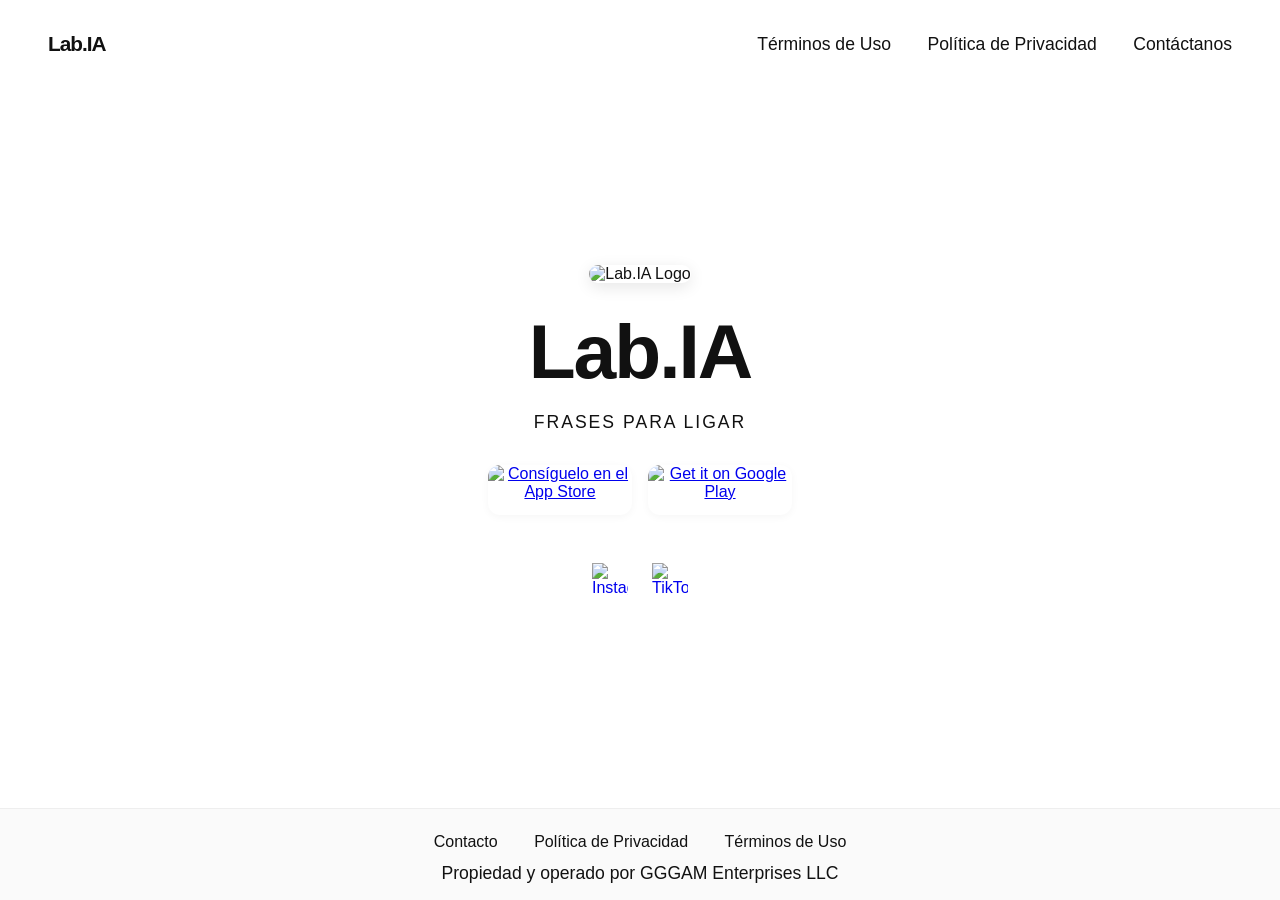
==== index.html @ 73c95bd3 "Make App Store and Google Play badges same size Co-authored-by: Cursor <cursoragent@cursor.com>" ====
<!DOCTYPE html>
<html lang="es">
<head>
    <meta charset="UTF-8">
    <meta name="viewport" content="width=device-width, initial-scale=1.0">
    <title>Lab.IA</title>
    <link rel="icon" type="image/x-icon" href="images/Vector SVG File_App store 1.ico">
    <link rel="stylesheet" href="css/style.css">
</head>
<body>
    <header class="main-header">
        <div class="logo">Lab.IA</div>
        <nav class="main-nav">
            <a href="terminos-de-uso.html">Términos de Uso</a>
            <a href="politica-de-privacidad.html">Política de Privacidad</a>
            <a href="mailto:main@usalabia.com">Contáctanos</a>
        </nav>
    </header>
    <main class="center-content">
        <div class="app-logo-container">
            <img src="images/App store 1 copy.png" alt="Lab.IA Logo" class="app-logo">
        </div>
        <h1 class="main-title">Lab.IA</h1>
        <div class="subtitle">FRASES PARA LIGAR</div>
        <div class="app-badges-container">
            <a href="#" class="app-store-link">
                <img src="images/Apple Store Badge.png" alt="Consíguelo en el App Store" class="app-store-badge">
            </a>
            <a href="#" class="google-play-link">
                <img src="images/GetItOnGooglePlay_Badge_Print_color_Spanish.png" alt="Get it on Google Play" class="google-play-badge">
            </a>
        </div>
        <div class="social-icons">
            <a href="https://www.instagram.com/usalab.ia/" aria-label="Instagram" target="_blank" rel="noopener">
                <img src="images/instagram-svgrepo-com.svg" alt="Instagram" class="icon">
            </a>
            <a href="https://www.tiktok.com/@usalab.ia?lang=es" aria-label="TikTok" target="_blank" rel="noopener">
                <img src="images/logo-tiktok-svgrepo-com.svg" alt="TikTok" class="icon">
            </a>
        </div>
    </main>
    <footer class="main-footer">
        <a href="mailto:main@usalabia.com">Contacto</a>
        <a href="politica-de-privacidad.html">Política de Privacidad</a>
        <a href="terminos-de-uso.html">Términos de Uso</a>
        <div style="margin-top: 12px; font-size: 1.1rem; text-align: center;">
            Propiedad y operado por GGGAM Enterprises LLC
        </div>
    </footer>
</body>
</html>
---- css/style.css ----
body {
    font-family: Arial, Helvetica, sans-serif;
    margin: 0;
    padding: 0;
    background: #fff;
    color: #111;
    min-height: 100vh;
    display: flex;
    flex-direction: column;
}

.main-header {
    display: flex;
    justify-content: space-between;
    align-items: center;
    padding: 32px 48px 0 48px;
    width: 100%;
    box-sizing: border-box;
}
.logo {
    font-size: 1.3rem;
    font-weight: bold;
    letter-spacing: -1px;
}
.main-nav a {
    margin-left: 32px;
    text-decoration: none;
    color: #111;
    font-size: 1.1rem;
    font-weight: 400;
    transition: color 0.2s;
}
.main-nav a:hover {
    color: #0077cc;
}

.center-content {
    flex: 1;
    display: flex;
    flex-direction: column;
    align-items: center;
    justify-content: center;
    text-align: center;
}

.app-logo-container {
    margin-bottom: 24px;
}

.app-logo {
    width: 120px;
    height: auto;
    max-width: 120px;
    object-fit: contain;
    border-radius: 20px;
    box-shadow: 0 4px 16px rgba(0,0,0,0.1);
}

.main-title {
    font-size: 6vw;
    font-weight: bold;
    margin: 0 0 16px 0;
    letter-spacing: -2px;
}
.subtitle {
    font-size: 1.1rem;
    margin-bottom: 32px;
    letter-spacing: 2px;
}

.app-badges-container {
    display: flex;
    justify-content: center;
    gap: 16px;
    margin-bottom: 32px;
    flex-wrap: wrap;
}

.app-store-link,
.google-play-link {
    display: inline-flex;
    align-items: center;
    justify-content: center;
    width: 144px;
    height: 50px;
    flex-shrink: 0;
    margin-bottom: 0;
    border-radius: 12px;
    box-shadow: 0 2px 8px rgba(0,0,0,0.04);
    transition: box-shadow 0.2s;
    background: #fff;
    overflow: hidden;
}
.app-store-badge,
.google-play-badge {
    width: 100%;
    height: 100%;
    object-fit: contain;
    display: block;
}
.app-store-link:hover,
.google-play-link:hover {
    box-shadow: 0 4px 16px rgba(0,0,0,0.12);
}
.social-icons {
    margin-top: 16px;
    display: flex;
    justify-content: center;
    gap: 24px;
}
.icon {
    height: 36px;
    width: 36px;
    min-width: 36px;
    min-height: 36px;
    max-width: 36px;
    max-height: 36px;
    fill: #111;
    transition: filter 0.2s;
    display: inline-block;
    vertical-align: middle;
    object-fit: contain;
    margin: 0;
    padding: 0;
}
.social-icons a:hover .icon {
    filter: brightness(0.5);
}
.main-footer {
    width: 100%;
    background: #fafafa;
    padding: 24px 0 16px 0;
    text-align: center;
    font-size: 1rem;
    border-top: 1px solid #eee;
    margin-top: auto;
}
.main-footer a {
    color: #111;
    text-decoration: none;
    margin: 0 16px;
    transition: color 0.2s;
}
.main-footer a:hover {
    color: #0077cc;
}
.content-page {
    max-width: 800px;
    margin: 40px auto;
    padding: 0 20px;
    flex: 1;
}

.content-page h1 {
    margin-bottom: 20px;
}

.logo-link {
    text-decoration: none;
    color: inherit;
}
@media (max-width: 600px) {
    .main-header {
        flex-direction: column;
        padding: 16px 16px 0 16px;
        gap: 16px;
    }
    
    .main-nav {
        display: flex;
        flex-wrap: wrap;
        justify-content: center;
        gap: 16px;
    }
    
    .main-nav a {
        margin-left: 0;
        font-size: 1rem;
    }
    
    .main-title {
        font-size: 2.5rem;
    }
    
    .app-logo {
        width: 80px;
        max-width: 80px;
    }
    
    .app-badges-container {
        gap: 12px;
        margin-bottom: 24px;
    }
    
    .app-store-link,
    .google-play-link {
        margin-bottom: 0;
        width: 140px;
        height: 50px;
    }
    
    .social-icons {
        gap: 16px;
    }
    
    .icon {
        height: 32px;
        width: 32px;
        min-width: 32px;
        min-height: 32px;
        max-width: 32px;
        max-height: 32px;
    }
    
    .main-footer {
        padding: 20px 16px 16px 16px;
    }
    
    .main-footer a {
        display: block;
        margin: 8px 0;
        font-size: 0.95rem;
    }
    
    .subtitle {
        font-size: 1rem;
        margin-bottom: 24px;
    }
    
    .center-content {
        padding: 0 16px;
    }
}

@media (max-width: 480px) {
    .main-title {
        font-size: 2rem;
    }
    
    .app-badges-container {
        gap: 8px;
    }
    
    .app-store-link,
    .google-play-link {
        width: 120px;
        height: 45px;
    }
    
    .main-nav a {
        font-size: 0.9rem;
    }
    
    .logo {
        font-size: 1.1rem;
    }
}
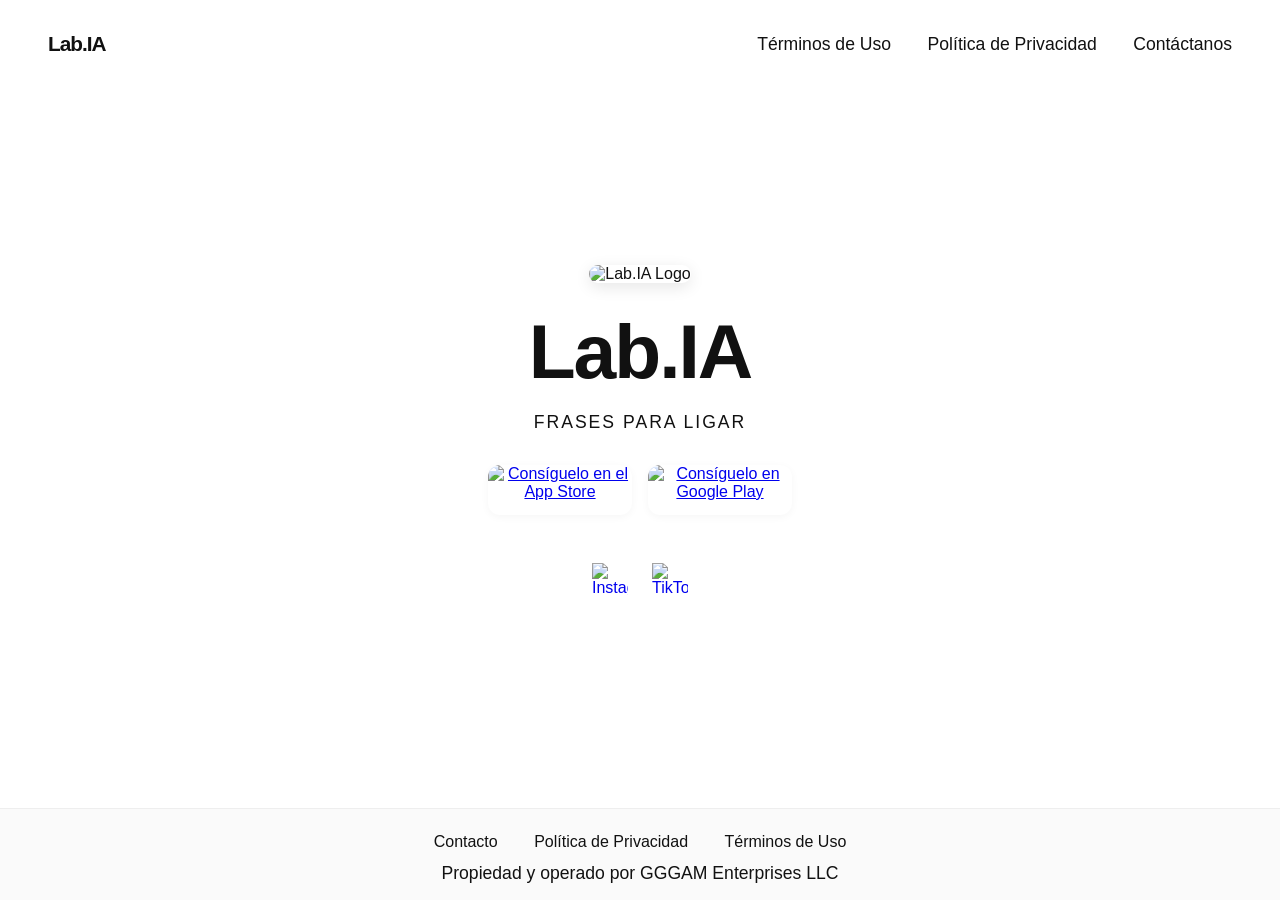
==== commit ed7bee58: "fix: link App Store and Google Play badges to live listings - App Store: apps.apple.com/es/app/lab-i" ====
--- a/index.html
+++ b/index.html
@@ -4,6 +4,7 @@
     <meta charset="UTF-8">
     <meta name="viewport" content="width=device-width, initial-scale=1.0">
     <title>Lab.IA</title>
+    <link rel="icon" type="image/svg+xml" href="images/favicon.svg">
     <link rel="icon" type="image/x-icon" href="images/Vector SVG File_App store 1.ico">
     <link rel="stylesheet" href="css/style.css">
 </head>
@@ -23,11 +24,11 @@
         <h1 class="main-title">Lab.IA</h1>
         <div class="subtitle">FRASES PARA LIGAR</div>
         <div class="app-badges-container">
-            <a href="#" class="app-store-link">
+            <a href="https://apps.apple.com/es/app/lab-ia/id6755089051" class="app-store-link" target="_blank" rel="noopener noreferrer">
                 <img src="images/Apple Store Badge.png" alt="Consíguelo en el App Store" class="app-store-badge">
             </a>
-            <a href="#" class="google-play-link">
-                <img src="images/GetItOnGooglePlay_Badge_Print_color_Spanish.png" alt="Get it on Google Play" class="google-play-badge">
+            <a href="https://play.google.com/store/apps/details?id=com.usalabia.LabIA" class="google-play-link" target="_blank" rel="noopener noreferrer">
+                <img src="images/GetItOnGooglePlay_Badge_Print_color_Spanish.png" alt="Consíguelo en Google Play" class="google-play-badge">
             </a>
         </div>
         <div class="social-icons">
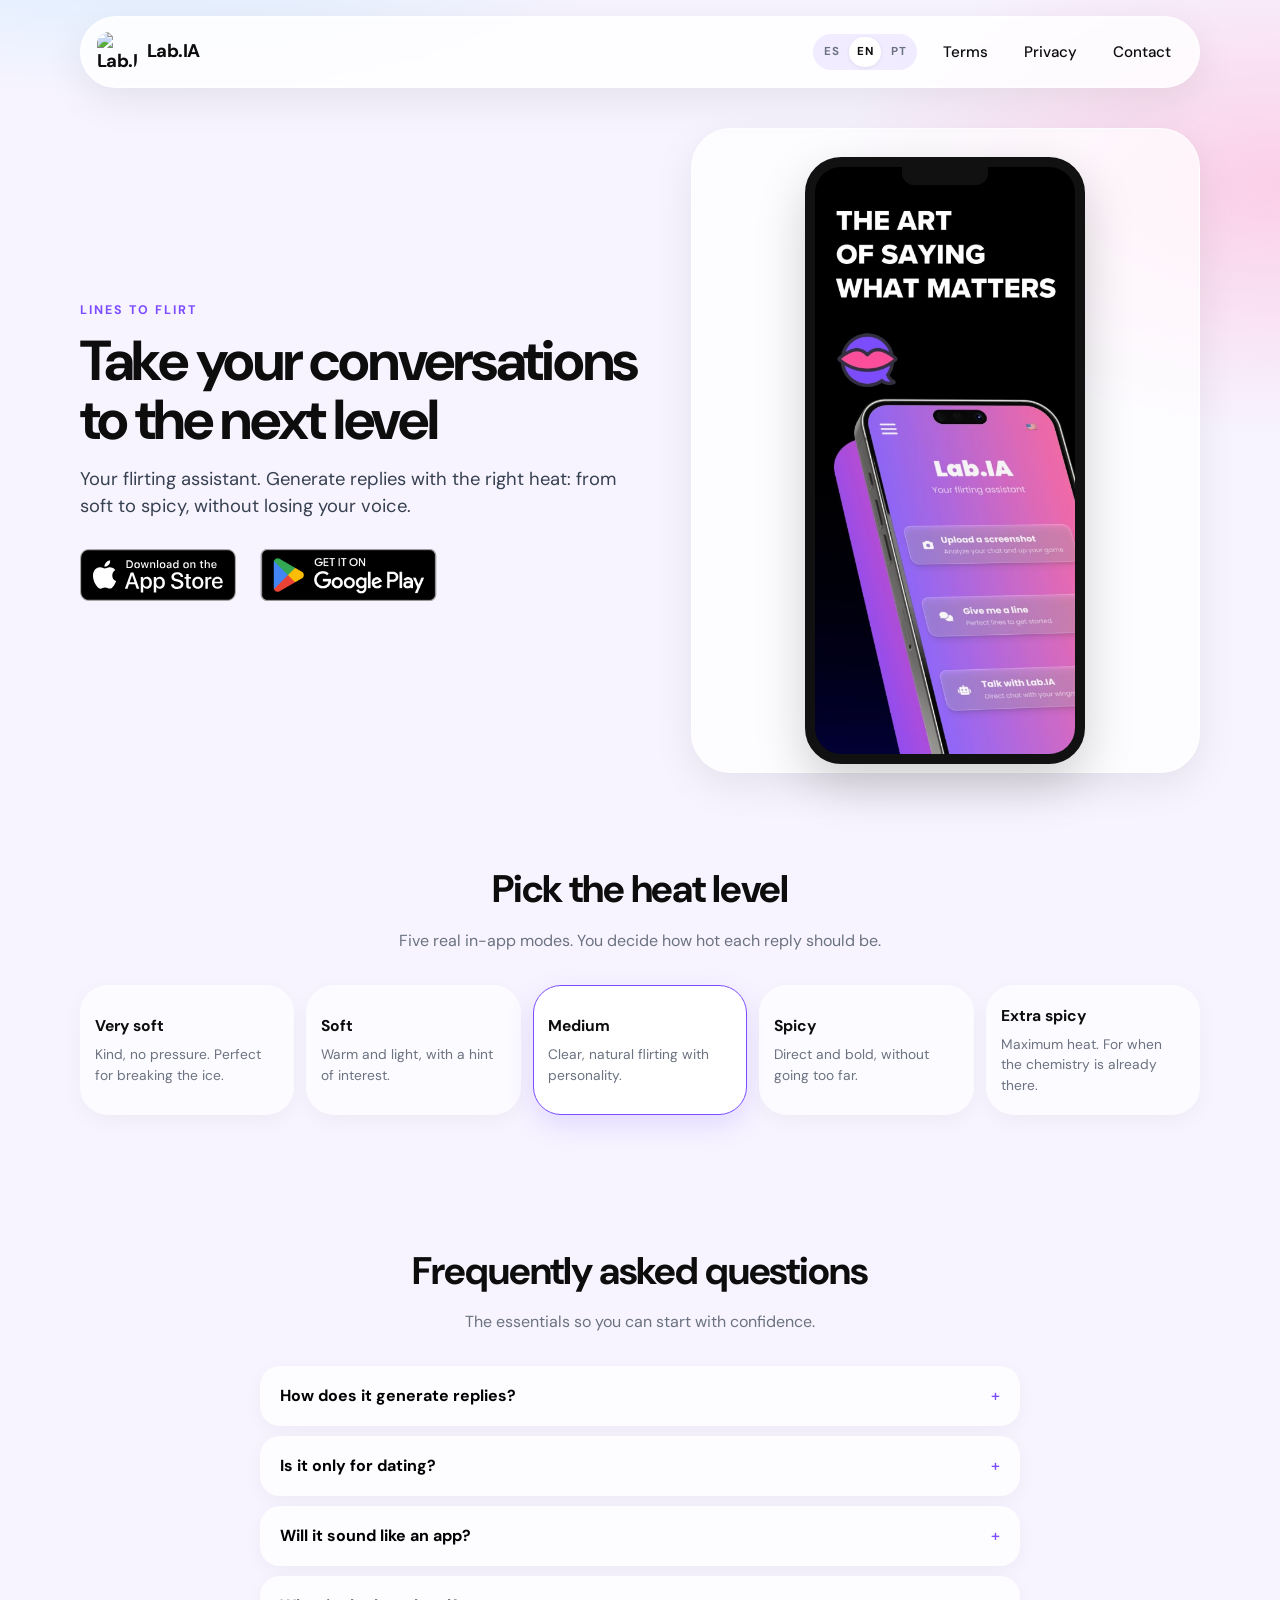
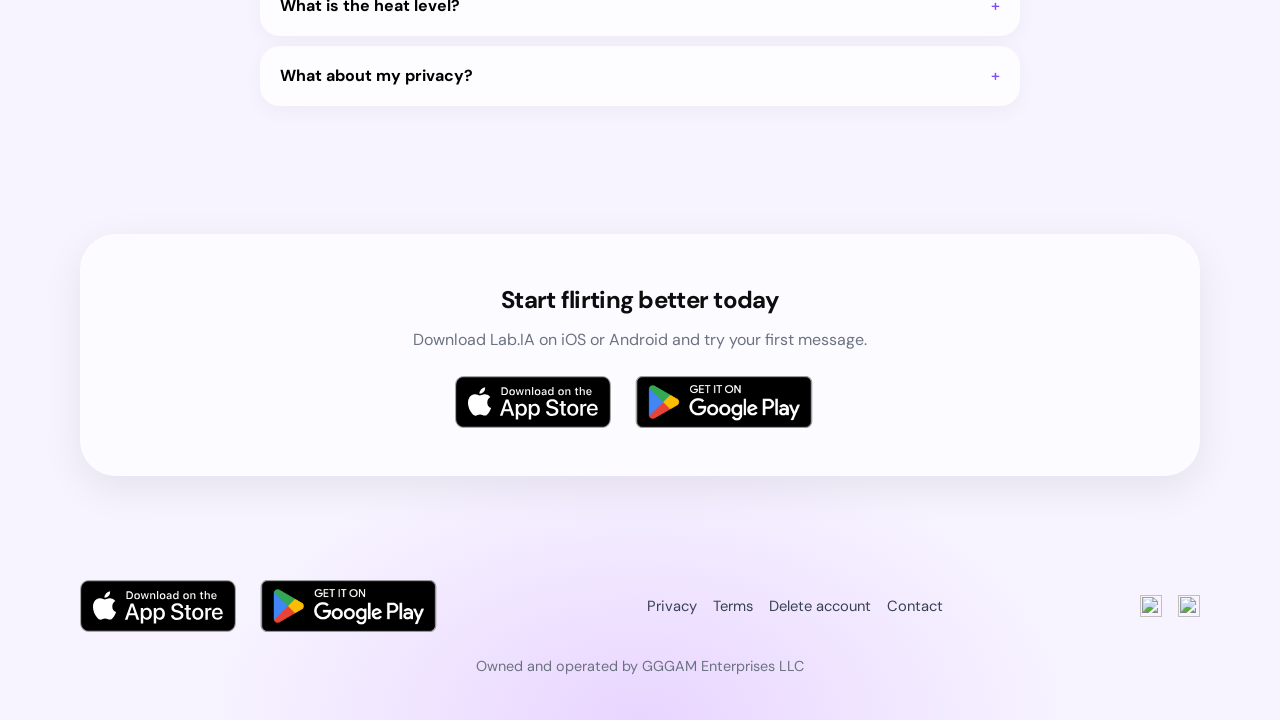
==== commit 3d31076a: "Rebuild the Lab.IA marketing site as a long landing with localized copy. Detect Spanish, English, or" ====
--- a/index.html
+++ b/index.html
@@ -1,52 +1,181 @@
 <!DOCTYPE html>
-<html lang="es">
+<html lang="es" data-page="home">
 <head>
     <meta charset="UTF-8">
     <meta name="viewport" content="width=device-width, initial-scale=1.0">
-    <title>Lab.IA</title>
+    <title>Lab.IA — Frases para ligar</title>
     <link rel="icon" type="image/svg+xml" href="images/favicon.svg">
     <link rel="icon" type="image/x-icon" href="images/Vector SVG File_App store 1.ico">
+    <link rel="preconnect" href="https://fonts.googleapis.com">
+    <link rel="preconnect" href="https://fonts.gstatic.com" crossorigin>
+    <link href="https://fonts.googleapis.com/css2?family=DM+Sans:ital,opsz,wght@0,9..40,400;0,9..40,500;0,9..40,700;0,9..40,800;1,9..40,400&display=swap" rel="stylesheet">
     <link rel="stylesheet" href="css/style.css">
 </head>
 <body>
-    <header class="main-header">
-        <div class="logo">Lab.IA</div>
-        <nav class="main-nav">
-            <a href="terminos-de-uso.html">Términos de Uso</a>
-            <a href="politica-de-privacidad.html">Política de Privacidad</a>
-            <a href="mailto:main@usalabia.com">Contáctanos</a>
-        </nav>
+    <header class="site-header">
+        <div class="header-bar">
+            <a href="index.html" class="brand">
+                <img src="images/App store 1 copy.png" alt="Lab.IA">
+                <span>Lab.IA</span>
+            </a>
+            <div class="header-end">
+                <div class="lang-switch" role="group" aria-label="Idioma" data-i18n-attr="aria-label:lang.label">
+                    <button type="button" data-set-lang="es" aria-pressed="true">ES</button>
+                    <button type="button" data-set-lang="en" aria-pressed="false">EN</button>
+                    <button type="button" data-set-lang="pt" aria-pressed="false">PT</button>
+                </div>
+                <button class="nav-toggle" type="button" aria-label="Abrir menú" aria-expanded="false" data-i18n-attr="aria-label:nav.open">
+                    <span></span>
+                </button>
+            </div>
+            <nav class="site-nav">
+                <a href="terminos-de-uso.html" data-i18n="nav.terms">Términos</a>
+                <a href="politica-de-privacidad.html" data-i18n="nav.privacy">Privacidad</a>
+                <a href="mailto:main@usalabia.com" data-i18n="nav.contact">Contacto</a>
+            </nav>
+        </div>
     </header>
-    <main class="center-content">
-        <div class="app-logo-container">
-            <img src="images/App store 1 copy.png" alt="Lab.IA Logo" class="app-logo">
-        </div>
-        <h1 class="main-title">Lab.IA</h1>
-        <div class="subtitle">FRASES PARA LIGAR</div>
-        <div class="app-badges-container">
-            <a href="https://apps.apple.com/es/app/lab-ia/id6755089051" class="app-store-link" target="_blank" rel="noopener noreferrer">
-                <img src="images/Apple Store Badge.png" alt="Consíguelo en el App Store" class="app-store-badge">
-            </a>
-            <a href="https://play.google.com/store/apps/details?id=com.usalabia.LabIA" class="google-play-link" target="_blank" rel="noopener noreferrer">
-                <img src="images/GetItOnGooglePlay_Badge_Print_color_Spanish.png" alt="Consíguelo en Google Play" class="google-play-badge">
-            </a>
-        </div>
-        <div class="social-icons">
-            <a href="https://www.instagram.com/usalab.ia/" aria-label="Instagram" target="_blank" rel="noopener">
-                <img src="images/instagram-svgrepo-com.svg" alt="Instagram" class="icon">
-            </a>
-            <a href="https://www.tiktok.com/@usalab.ia?lang=es" aria-label="TikTok" target="_blank" rel="noopener">
-                <img src="images/logo-tiktok-svgrepo-com.svg" alt="TikTok" class="icon">
-            </a>
-        </div>
+
+    <main>
+        <section class="wrap hero">
+            <div>
+                <p class="eyebrow" data-i18n="hero.eyebrow">FRASES PARA LIGAR</p>
+                <h1 data-i18n="hero.title">Lleva tus conversaciones al siguiente nivel</h1>
+                <p class="lede" data-i18n="hero.lede">Tu asistente de flirteo. Genera respuestas con el tono justo: de suave a picante, sin perder tu voz.</p>
+                <div class="cta-row">
+                    <a class="store-badge" data-store="apple" href="https://apps.apple.com/es/app/lab-ia/id6755089051" target="_blank" rel="noopener noreferrer">
+                        <img src="images/badges/apple-es.svg" data-badge="apple" alt="Consíguelo en el App Store" data-i18n-attr="alt:store.app">
+                    </a>
+                    <a class="store-badge" href="https://play.google.com/store/apps/details?id=com.usalabia.LabIA" target="_blank" rel="noopener noreferrer">
+                        <img src="images/badges/play-es.png" data-badge="play" alt="Consíguelo en Google Play" data-i18n-attr="alt:store.play">
+                    </a>
+                </div>
+            </div>
+            <div class="mock-card">
+                <div class="phone" role="region" aria-roledescription="carrusel" aria-label="Capturas de Lab.IA" data-i18n-attr="aria-roledescription:phone.role,aria-label:phone.label">
+                    <div class="phone-track">
+                        <div class="phone-slide">
+                            <img src="images/screenshots/1.jpg" data-screenshot="1" alt="Pantalla de inicio de Lab.IA" data-i18n-attr="alt:shot.1">
+                        </div>
+                        <div class="phone-slide">
+                            <img src="images/screenshots/2.jpg" data-screenshot="2" alt="Generador de frases de Lab.IA" data-i18n-attr="alt:shot.2">
+                        </div>
+                        <div class="phone-slide">
+                            <img src="images/screenshots/3.jpg" data-screenshot="3" alt="Selección de país en Lab.IA" data-i18n-attr="alt:shot.3">
+                        </div>
+                        <div class="phone-slide">
+                            <img src="images/screenshots/4.jpg" data-screenshot="4" alt="Sube un pantallazo en Lab.IA" data-i18n-attr="alt:shot.4">
+                        </div>
+                        <div class="phone-slide">
+                            <img src="images/screenshots/5.jpg" data-screenshot="5" alt="Respuesta sugerida en Lab.IA" data-i18n-attr="alt:shot.5">
+                        </div>
+                    </div>
+                </div>
+            </div>
+        </section>
+
+        <section class="wrap section">
+            <div class="section-head">
+                <h2 data-i18n="modes.title">Elige el nivel de picante</h2>
+                <p data-i18n="modes.sub">Cinco modos reales de la app. Tú decides cuánto calor lleva cada respuesta.</p>
+            </div>
+            <div class="modes" role="list">
+                <button class="mode" type="button" data-mode="muy-suave">
+                    <strong data-i18n="mode.softest">Muy suave</strong>
+                    <span data-i18n="mode.softestBody">Amable, sin presión. Ideal para romper el hielo.</span>
+                </button>
+                <button class="mode" type="button" data-mode="suave">
+                    <strong data-i18n="mode.soft">Suave</strong>
+                    <span data-i18n="mode.softBody">Cercano y ligero, con un toque de interés.</span>
+                </button>
+                <button class="mode is-active" type="button" data-mode="medio">
+                    <strong data-i18n="mode.mid">Medio</strong>
+                    <span data-i18n="mode.midBody">Flirteo claro, natural y con personalidad.</span>
+                </button>
+                <button class="mode" type="button" data-mode="picante">
+                    <strong data-i18n="mode.hot">Picante</strong>
+                    <span data-i18n="mode.hotBody">Directo y atrevido, sin pasarte de la raya.</span>
+                </button>
+                <button class="mode" type="button" data-mode="muy-picante">
+                    <strong data-i18n="mode.hottest">Muy picante</strong>
+                    <span data-i18n="mode.hottestBody">Máxima intensidad. Para cuando ya hay química.</span>
+                </button>
+            </div>
+        </section>
+
+        <section class="wrap section">
+            <div class="section-head">
+                <h2 data-i18n="faq.title">Preguntas frecuentes</h2>
+                <p data-i18n="faq.sub">Lo esencial para empezar a usarla con confianza.</p>
+            </div>
+            <div class="faq-list">
+                <div class="faq-item">
+                    <button type="button" data-i18n="faq.q1">¿Cómo genera las respuestas?</button>
+                    <div class="faq-body" data-i18n="faq.a1">Sube una captura de la conversación y Lab.IA te propone respuestas con el nivel de picante que elijas. Tú copias, editas y envías.</div>
+                </div>
+                <div class="faq-item">
+                    <button type="button" data-i18n="faq.q2">¿Sirve solo para ligar?</button>
+                    <div class="faq-body" data-i18n="faq.a2">Está pensada para flirteo y citas, pero también ayuda en chats donde quieres sonar más ingenioso, cercano o seguro.</div>
+                </div>
+                <div class="faq-item">
+                    <button type="button" data-i18n="faq.q3">¿Se nota que es una app?</button>
+                    <div class="faq-body" data-i18n="faq.a3">Las sugerencias buscan tu tono, no un texto genérico. Ajusta el picante y edita lo que no suene a ti antes de enviar.</div>
+                </div>
+                <div class="faq-item">
+                    <button type="button" data-i18n="faq.q4">¿Qué es el nivel de picante?</button>
+                    <div class="faq-body" data-i18n="faq.a4">Es el control de intensidad: de muy suave a muy picante. Así la respuesta encaja con el momento de la conversación.</div>
+                </div>
+                <div class="faq-item">
+                    <button type="button" data-i18n="faq.q5">¿Qué pasa con mi privacidad?</button>
+                    <div class="faq-body" data-i18n-html="faq.a5">Usa la app para generar frases, no para publicar tus chats. Si tienes dudas, escríbenos a <a href="mailto:main@usalabia.com">main@usalabia.com</a> o revisa la <a href="politica-de-privacidad.html">política de privacidad</a>.</div>
+                </div>
+            </div>
+        </section>
+
+        <section class="wrap section">
+            <div class="cta-band">
+                <h2 data-i18n="cta.title">Empieza a ligar mejor hoy</h2>
+                <p data-i18n="cta.sub">Descarga Lab.IA en iOS o Android y prueba tu primer mensaje.</p>
+                <div class="cta-row">
+                    <a class="store-badge" data-store="apple" href="https://apps.apple.com/es/app/lab-ia/id6755089051" target="_blank" rel="noopener noreferrer">
+                        <img src="images/badges/apple-es.svg" data-badge="apple" alt="Consíguelo en el App Store" data-i18n-attr="alt:store.app">
+                    </a>
+                    <a class="store-badge" href="https://play.google.com/store/apps/details?id=com.usalabia.LabIA" target="_blank" rel="noopener noreferrer">
+                        <img src="images/badges/play-es.png" data-badge="play" alt="Consíguelo en Google Play" data-i18n-attr="alt:store.play">
+                    </a>
+                </div>
+            </div>
+        </section>
     </main>
-    <footer class="main-footer">
-        <a href="mailto:main@usalabia.com">Contacto</a>
-        <a href="politica-de-privacidad.html">Política de Privacidad</a>
-        <a href="terminos-de-uso.html">Términos de Uso</a>
-        <div style="margin-top: 12px; font-size: 1.1rem; text-align: center;">
-            Propiedad y operado por GGGAM Enterprises LLC
+
+    <footer class="site-footer">
+        <div class="wrap footer-inner">
+            <div class="cta-row">
+                <a class="store-badge" data-store="apple" href="https://apps.apple.com/es/app/lab-ia/id6755089051" target="_blank" rel="noopener noreferrer">
+                    <img src="images/badges/apple-es.svg" data-badge="apple" alt="Consíguelo en el App Store" data-i18n-attr="alt:store.app">
+                </a>
+                <a class="store-badge" href="https://play.google.com/store/apps/details?id=com.usalabia.LabIA" target="_blank" rel="noopener noreferrer">
+                    <img src="images/badges/play-es.png" data-badge="play" alt="Consíguelo en Google Play" data-i18n-attr="alt:store.play">
+                </a>
+            </div>
+            <div class="footer-links">
+                <a href="politica-de-privacidad.html" data-i18n="footer.privacy">Privacidad</a>
+                <a href="terminos-de-uso.html" data-i18n="footer.terms">Términos</a>
+                <a href="eliminar-cuenta.html" data-i18n="footer.delete">Eliminar cuenta</a>
+                <a href="mailto:main@usalabia.com" data-i18n="footer.contact">Contacto</a>
+            </div>
+            <div class="social">
+                <a href="https://www.instagram.com/usalab.ia/" aria-label="Instagram" target="_blank" rel="noopener">
+                    <img src="images/instagram-svgrepo-com.svg" alt="">
+                </a>
+                <a href="https://www.tiktok.com/@usalab.ia?lang=es" data-social="tiktok" aria-label="TikTok" target="_blank" rel="noopener">
+                    <img src="images/logo-tiktok-svgrepo-com.svg" alt="">
+                </a>
+            </div>
+            <p class="copyright" data-i18n="footer.copy">Propiedad y operado por GGGAM Enterprises LLC</p>
         </div>
     </footer>
+    <script src="js/i18n.js"></script>
+    <script src="js/main.js"></script>
 </body>
-</html> +</html>
--- a/css/style.css
+++ b/css/style.css
@@ -1,257 +1,569 @@
+:root {
+  --sky: #bae6fd;
+  --lilac: #e9d5ff;
+  --blush: #fbcfe8;
+  --ink: #0d0d0d;
+  --muted: #6b7280;
+  --white: #ffffff;
+  --purple: #7c4dff;
+  --blue: #218aff;
+  --heat-start: #e53cf1;
+  --heat-end: #db1717;
+  --radius: 28px;
+  --radius-pill: 999px;
+  --shadow: 0 12px 40px rgba(13, 13, 13, 0.08);
+  --header-h: 72px;
+}
+
+*,
+*::before,
+*::after {
+  box-sizing: border-box;
+}
+
+html {
+  scroll-behavior: smooth;
+  scroll-padding-top: 96px;
+}
+
 body {
-    font-family: Arial, Helvetica, sans-serif;
-    margin: 0;
-    padding: 0;
-    background: #fff;
-    color: #111;
-    min-height: 100vh;
+  margin: 0;
+  min-height: 100vh;
+  font-family: "DM Sans", Arial, Helvetica, sans-serif;
+  color: var(--ink);
+  background:
+    radial-gradient(1200px 600px at 10% -10%, var(--sky) 0%, transparent 55%),
+    radial-gradient(900px 500px at 100% 8%, var(--blush) 0%, transparent 50%),
+    radial-gradient(800px 500px at 50% 100%, var(--lilac) 0%, transparent 55%),
+    #f7f4ff;
+  line-height: 1.5;
+}
+
+img {
+  max-width: 100%;
+  display: block;
+}
+
+a {
+  color: inherit;
+}
+
+.wrap {
+  width: min(1120px, calc(100% - 40px));
+  margin: 0 auto;
+}
+
+/* Header */
+.site-header {
+  position: sticky;
+  top: 16px;
+  z-index: 40;
+  padding: 0 20px;
+}
+
+.header-bar {
+  width: min(1120px, 100%);
+  margin: 0 auto;
+  display: flex;
+  align-items: center;
+  gap: 12px;
+  min-height: var(--header-h);
+  padding: 10px 14px 10px 16px;
+  background: rgba(255, 255, 255, 0.82);
+  backdrop-filter: blur(16px);
+  border: 1px solid rgba(255, 255, 255, 0.7);
+  border-radius: var(--radius-pill);
+  box-shadow: var(--shadow);
+}
+
+.brand {
+  display: flex;
+  align-items: center;
+  gap: 10px;
+  margin-right: auto;
+  text-decoration: none;
+  font-weight: 800;
+  font-size: 1.15rem;
+  letter-spacing: -0.03em;
+}
+
+.brand img {
+  width: 40px;
+  height: 40px;
+  border-radius: 12px;
+  object-fit: cover;
+}
+
+.nav-toggle {
+  display: none;
+  width: 44px;
+  height: 44px;
+  border: 0;
+  background: transparent;
+  border-radius: 50%;
+  cursor: pointer;
+}
+
+.nav-toggle span,
+.nav-toggle span::before,
+.nav-toggle span::after {
+  display: block;
+  width: 18px;
+  height: 2px;
+  background: var(--ink);
+  border-radius: 2px;
+  position: relative;
+}
+
+.nav-toggle span::before,
+.nav-toggle span::after {
+  content: "";
+  position: absolute;
+  left: 0;
+}
+
+.nav-toggle span::before {
+  top: -6px;
+}
+
+.nav-toggle span::after {
+  top: 6px;
+}
+
+.header-end,
+.header-end {
+  display: flex;
+  align-items: center;
+  gap: 8px;
+}
+
+.lang-switch {
+  display: flex;
+  gap: 2px;
+  padding: 3px;
+  background: rgba(124, 77, 255, 0.1);
+  border-radius: var(--radius-pill);
+}
+
+.lang-switch button {
+  border: 0;
+  background: transparent;
+  color: var(--muted);
+  font: inherit;
+  font-size: 0.72rem;
+  font-weight: 700;
+  letter-spacing: 0.04em;
+  padding: 6px 8px;
+  border-radius: var(--radius-pill);
+  cursor: pointer;
+}
+
+.lang-switch button.is-active {
+  background: var(--white);
+  color: var(--ink);
+  box-shadow: 0 1px 4px rgba(13, 13, 13, 0.08);
+}
+
+.site-nav {
+  display: flex;
+  align-items: center;
+  gap: 8px;
+}
+
+.site-nav a {
+  text-decoration: none;
+  font-size: 0.95rem;
+  font-weight: 500;
+  padding: 10px 14px;
+  border-radius: var(--radius-pill);
+  color: var(--ink);
+}
+
+.site-nav a:hover,
+.site-nav a[aria-current="page"] {
+  background: rgba(124, 77, 255, 0.1);
+}
+
+/* Hero */
+.hero {
+  display: grid;
+  grid-template-columns: 1.05fr 0.95fr;
+  gap: 48px;
+  align-items: center;
+  padding: 56px 0 24px;
+}
+
+.eyebrow {
+  margin: 0 0 12px;
+  font-size: 0.78rem;
+  font-weight: 700;
+  letter-spacing: 0.16em;
+  color: var(--purple);
+}
+
+.hero h1 {
+  margin: 0 0 16px;
+  font-size: clamp(2.2rem, 4.4vw, 4.1rem);
+  line-height: 1.05;
+  letter-spacing: -0.04em;
+}
+
+.lede {
+  margin: 0 0 28px;
+  max-width: 34rem;
+  font-size: 1.15rem;
+  color: #374151;
+}
+
+.cta-row {
+  display: flex;
+  flex-wrap: wrap;
+  gap: 12px;
+}
+
+.store-badge {
+  display: inline-flex;
+  align-items: center;
+  height: 52px;
+  overflow: hidden;
+  transition: transform 0.15s ease;
+}
+
+.store-badge img {
+  height: 52px;
+  width: auto;
+}
+
+.store-badge img[data-badge="play"] {
+  height: 78px;
+}
+
+.store-badge:hover {
+  transform: translateY(-2px);
+}
+
+/* Phone mock */
+.mock-card {
+  background: rgba(255, 255, 255, 0.72);
+  border-radius: 40px;
+  padding: 28px 28px 8px;
+  box-shadow: var(--shadow);
+  border: 1px solid rgba(255, 255, 255, 0.8);
+}
+
+.phone {
+  width: min(280px, 100%);
+  margin: 0 auto;
+  aspect-ratio: 472 / 1024;
+  background: #111;
+  border: 10px solid #111;
+  border-radius: 36px;
+  position: relative;
+  overflow: hidden;
+  box-shadow: 0 20px 50px rgba(0, 0, 0, 0.18);
+}
+
+.phone::before {
+  content: "";
+  width: 86px;
+  height: 18px;
+  background: #111;
+  border-radius: 0 0 12px 12px;
+  position: absolute;
+  top: 0;
+  left: 50%;
+  transform: translateX(-50%);
+  z-index: 2;
+}
+
+.phone-track {
+  position: absolute;
+  inset: 0;
+  display: flex;
+  flex-direction: column;
+  transition: transform 0.75s cubic-bezier(0.22, 0.61, 0.36, 1);
+}
+
+.phone-track.is-jumping {
+  transition: none;
+}
+
+.phone-slide {
+  flex: 0 0 100%;
+  height: 100%;
+}
+
+.phone-slide img {
+  width: 100%;
+  height: 100%;
+  object-fit: cover;
+  display: block;
+}
+
+@media (prefers-reduced-motion: reduce) {
+  .phone-track {
+    transition: none;
+  }
+}
+
+/* Modes */
+.section {
+  padding: 64px 0;
+}
+
+.section-head {
+  text-align: center;
+  max-width: 640px;
+  margin: 0 auto 32px;
+}
+
+.section-head h2 {
+  margin: 0 0 10px;
+  font-size: clamp(1.7rem, 3vw, 2.4rem);
+  letter-spacing: -0.03em;
+}
+
+.section-head p {
+  margin: 0;
+  color: var(--muted);
+}
+
+.modes {
+  display: grid;
+  grid-template-columns: repeat(5, 1fr);
+  gap: 12px;
+}
+
+.mode {
+  appearance: none;
+  border: 1px solid transparent;
+  background: rgba(255, 255, 255, 0.7);
+  border-radius: var(--radius);
+  padding: 18px 14px;
+  text-align: left;
+  cursor: pointer;
+  box-shadow: 0 6px 20px rgba(13, 13, 13, 0.04);
+  font: inherit;
+  color: inherit;
+}
+
+.mode strong {
+  display: block;
+  margin-bottom: 6px;
+  font-size: 0.98rem;
+}
+
+.mode span {
+  display: block;
+  font-size: 0.86rem;
+  color: var(--muted);
+}
+
+.mode.is-active {
+  border-color: var(--purple);
+  background: var(--white);
+  box-shadow: 0 10px 28px rgba(124, 77, 255, 0.16);
+}
+
+/* FAQ */
+.faq-list {
+  max-width: 760px;
+  margin: 0 auto;
+  display: grid;
+  gap: 10px;
+}
+
+.faq-item {
+  background: rgba(255, 255, 255, 0.78);
+  border-radius: 20px;
+  overflow: hidden;
+  box-shadow: 0 6px 20px rgba(13, 13, 13, 0.04);
+  scroll-margin-top: 96px;
+}
+
+.faq-item button {
+  width: 100%;
+  text-align: left;
+  background: none;
+  border: 0;
+  font: inherit;
+  font-weight: 700;
+  padding: 18px 20px;
+  cursor: pointer;
+}
+
+.faq-item button::after {
+  content: "+";
+  float: right;
+  font-weight: 500;
+  color: var(--purple);
+}
+
+.faq-item.is-open button::after {
+  content: "–";
+}
+
+.faq-item .faq-body {
+  display: none;
+  padding: 0 20px 18px;
+  color: #374151;
+}
+
+.faq-item.is-open .faq-body {
+  display: block;
+}
+
+.faq-item a {
+  color: var(--blue);
+}
+
+/* Closing CTA */
+.cta-band {
+  text-align: center;
+  background: rgba(255, 255, 255, 0.7);
+  border-radius: 36px;
+  padding: 48px 24px;
+  box-shadow: var(--shadow);
+}
+
+.cta-band h2 {
+  margin: 0 0 10px;
+  letter-spacing: -0.03em;
+}
+
+.cta-band p {
+  margin: 0 0 24px;
+  color: var(--muted);
+}
+
+.cta-band .cta-row {
+  justify-content: center;
+}
+
+/* Footer */
+.site-footer {
+  padding: 40px 0 28px;
+}
+
+.footer-inner {
+  display: flex;
+  flex-wrap: wrap;
+  gap: 16px 24px;
+  justify-content: space-between;
+  align-items: center;
+}
+
+.footer-links,
+.social {
+  display: flex;
+  flex-wrap: wrap;
+  gap: 8px 16px;
+  align-items: center;
+}
+
+.footer-links a,
+.social a {
+  text-decoration: none;
+  font-size: 0.92rem;
+  color: #374151;
+}
+
+.footer-links a:hover,
+.social a:hover {
+  color: var(--purple);
+}
+
+.social img {
+  width: 22px;
+  height: 22px;
+}
+
+.copyright {
+  width: 100%;
+  text-align: center;
+  color: var(--muted);
+  font-size: 0.9rem;
+  margin-top: 8px;
+}
+
+/* Legal pages */
+.content-page {
+  width: min(800px, calc(100% - 40px));
+  margin: 32px auto 56px;
+  background: rgba(255, 255, 255, 0.78);
+  border-radius: 28px;
+  padding: 32px 28px;
+  box-shadow: var(--shadow);
+}
+
+.content-page h1,
+.content-page h2,
+.content-page h3 {
+  letter-spacing: -0.02em;
+}
+
+.content-page a {
+  color: var(--blue);
+}
+
+@media (max-width: 900px) {
+  .hero {
+    grid-template-columns: 1fr;
+    padding-top: 36px;
+    text-align: center;
+  }
+
+  .lede,
+  .cta-row {
+    margin-left: auto;
+    margin-right: auto;
+    justify-content: center;
+  }
+
+  .modes {
+    grid-template-columns: 1fr 1fr;
+  }
+}
+
+@media (max-width: 700px) {
+  .nav-toggle {
+    display: grid;
+    place-items: center;
+  }
+
+  .site-nav {
+    display: none;
+    position: absolute;
+    top: calc(100% + 8px);
+    right: 0;
+    left: 0;
+    flex-direction: column;
+    align-items: stretch;
+    padding: 10px;
+    background: var(--white);
+    border-radius: 20px;
+    box-shadow: var(--shadow);
+  }
+
+  .site-header.is-open .site-nav {
     display: flex;
+  }
+
+  .header-bar {
+    position: relative;
+  }
+
+  .modes {
+    grid-template-columns: 1fr;
+  }
+
+  .footer-inner {
     flex-direction: column;
-}
-
-.main-header {
-    display: flex;
-    justify-content: space-between;
-    align-items: center;
-    padding: 32px 48px 0 48px;
-    width: 100%;
-    box-sizing: border-box;
-}
-.logo {
-    font-size: 1.3rem;
-    font-weight: bold;
-    letter-spacing: -1px;
-}
-.main-nav a {
-    margin-left: 32px;
-    text-decoration: none;
-    color: #111;
-    font-size: 1.1rem;
-    font-weight: 400;
-    transition: color 0.2s;
-}
-.main-nav a:hover {
-    color: #0077cc;
-}
-
-.center-content {
-    flex: 1;
-    display: flex;
-    flex-direction: column;
-    align-items: center;
+    text-align: center;
+  }
+
+  .footer-links,
+  .social {
     justify-content: center;
-    text-align: center;
-}
-
-.app-logo-container {
-    margin-bottom: 24px;
-}
-
-.app-logo {
-    width: 120px;
-    height: auto;
-    max-width: 120px;
-    object-fit: contain;
-    border-radius: 20px;
-    box-shadow: 0 4px 16px rgba(0,0,0,0.1);
-}
-
-.main-title {
-    font-size: 6vw;
-    font-weight: bold;
-    margin: 0 0 16px 0;
-    letter-spacing: -2px;
-}
-.subtitle {
-    font-size: 1.1rem;
-    margin-bottom: 32px;
-    letter-spacing: 2px;
-}
-
-.app-badges-container {
-    display: flex;
-    justify-content: center;
-    gap: 16px;
-    margin-bottom: 32px;
-    flex-wrap: wrap;
-}
-
-.app-store-link,
-.google-play-link {
-    display: inline-flex;
-    align-items: center;
-    justify-content: center;
-    width: 144px;
-    height: 50px;
-    flex-shrink: 0;
-    margin-bottom: 0;
-    border-radius: 12px;
-    box-shadow: 0 2px 8px rgba(0,0,0,0.04);
-    transition: box-shadow 0.2s;
-    background: #fff;
-    overflow: hidden;
-}
-.app-store-badge,
-.google-play-badge {
-    width: 100%;
-    height: 100%;
-    object-fit: contain;
-    display: block;
-}
-.app-store-link:hover,
-.google-play-link:hover {
-    box-shadow: 0 4px 16px rgba(0,0,0,0.12);
-}
-.social-icons {
-    margin-top: 16px;
-    display: flex;
-    justify-content: center;
-    gap: 24px;
-}
-.icon {
-    height: 36px;
-    width: 36px;
-    min-width: 36px;
-    min-height: 36px;
-    max-width: 36px;
-    max-height: 36px;
-    fill: #111;
-    transition: filter 0.2s;
-    display: inline-block;
-    vertical-align: middle;
-    object-fit: contain;
-    margin: 0;
-    padding: 0;
-}
-.social-icons a:hover .icon {
-    filter: brightness(0.5);
-}
-.main-footer {
-    width: 100%;
-    background: #fafafa;
-    padding: 24px 0 16px 0;
-    text-align: center;
-    font-size: 1rem;
-    border-top: 1px solid #eee;
-    margin-top: auto;
-}
-.main-footer a {
-    color: #111;
-    text-decoration: none;
-    margin: 0 16px;
-    transition: color 0.2s;
-}
-.main-footer a:hover {
-    color: #0077cc;
-}
-.content-page {
-    max-width: 800px;
-    margin: 40px auto;
-    padding: 0 20px;
-    flex: 1;
-}
-
-.content-page h1 {
-    margin-bottom: 20px;
-}
-
-.logo-link {
-    text-decoration: none;
-    color: inherit;
-}
-@media (max-width: 600px) {
-    .main-header {
-        flex-direction: column;
-        padding: 16px 16px 0 16px;
-        gap: 16px;
-    }
-    
-    .main-nav {
-        display: flex;
-        flex-wrap: wrap;
-        justify-content: center;
-        gap: 16px;
-    }
-    
-    .main-nav a {
-        margin-left: 0;
-        font-size: 1rem;
-    }
-    
-    .main-title {
-        font-size: 2.5rem;
-    }
-    
-    .app-logo {
-        width: 80px;
-        max-width: 80px;
-    }
-    
-    .app-badges-container {
-        gap: 12px;
-        margin-bottom: 24px;
-    }
-    
-    .app-store-link,
-    .google-play-link {
-        margin-bottom: 0;
-        width: 140px;
-        height: 50px;
-    }
-    
-    .social-icons {
-        gap: 16px;
-    }
-    
-    .icon {
-        height: 32px;
-        width: 32px;
-        min-width: 32px;
-        min-height: 32px;
-        max-width: 32px;
-        max-height: 32px;
-    }
-    
-    .main-footer {
-        padding: 20px 16px 16px 16px;
-    }
-    
-    .main-footer a {
-        display: block;
-        margin: 8px 0;
-        font-size: 0.95rem;
-    }
-    
-    .subtitle {
-        font-size: 1rem;
-        margin-bottom: 24px;
-    }
-    
-    .center-content {
-        padding: 0 16px;
-    }
-}
-
-@media (max-width: 480px) {
-    .main-title {
-        font-size: 2rem;
-    }
-    
-    .app-badges-container {
-        gap: 8px;
-    }
-    
-    .app-store-link,
-    .google-play-link {
-        width: 120px;
-        height: 45px;
-    }
-    
-    .main-nav a {
-        font-size: 0.9rem;
-    }
-    
-    .logo {
-        font-size: 1.1rem;
-    }
-} +  }
+}
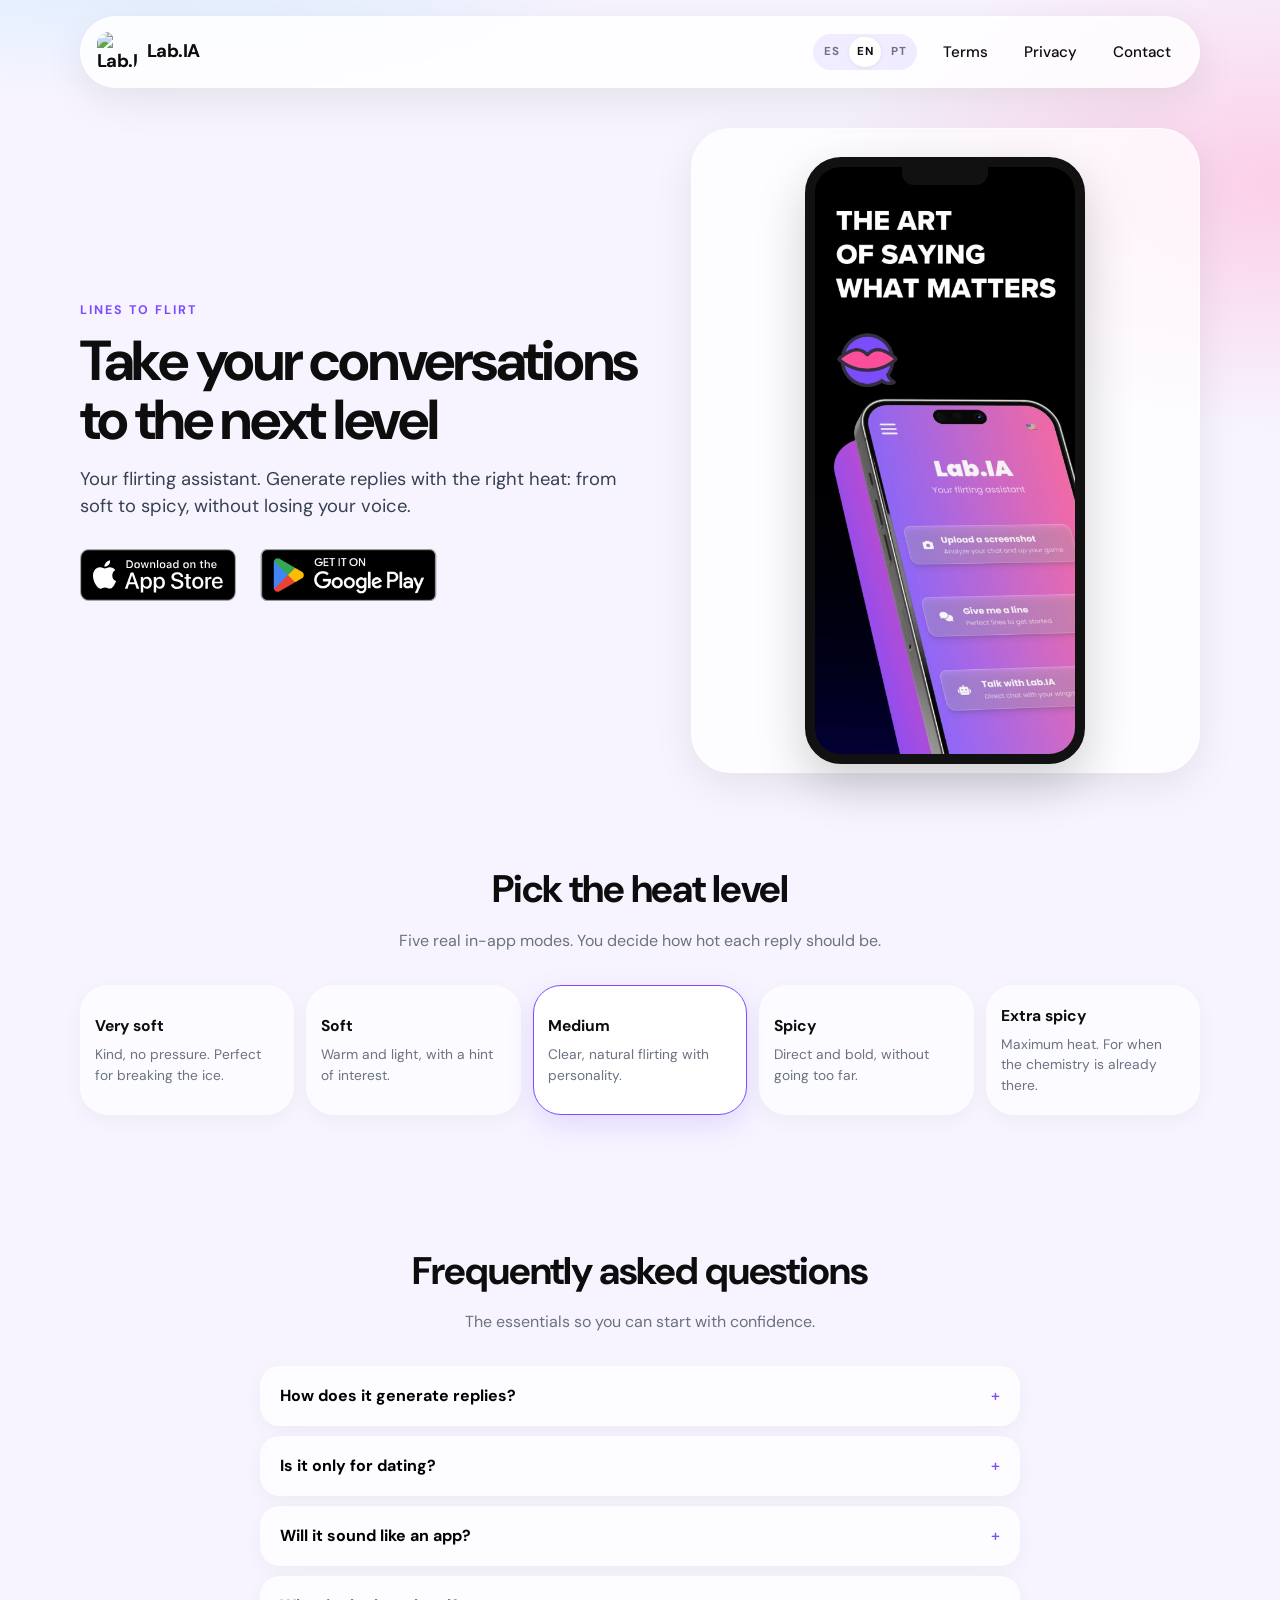
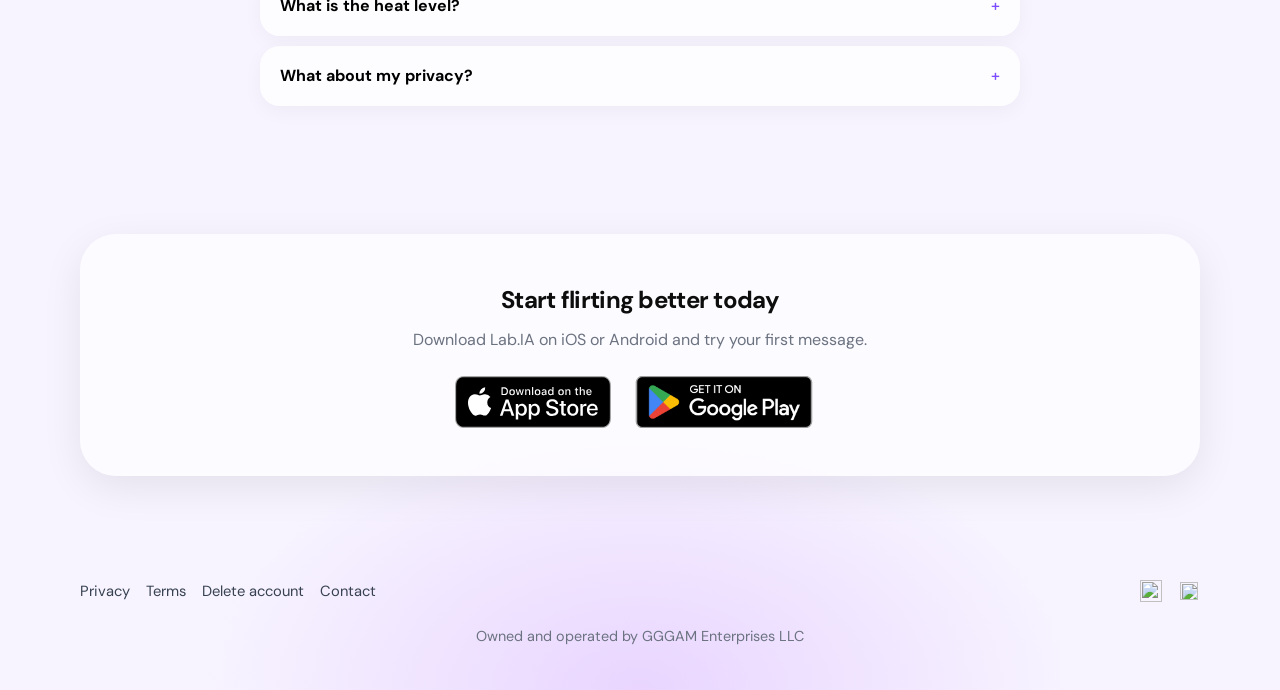
==== commit 89a91ecc: "Remove store badges from the footer and match social icon sizes. Keep App Store and Play CTAs in the" ====
--- a/index.html
+++ b/index.html
@@ -150,14 +150,6 @@
 
     <footer class="site-footer">
         <div class="wrap footer-inner">
-            <div class="cta-row">
-                <a class="store-badge" data-store="apple" href="https://apps.apple.com/es/app/lab-ia/id6755089051" target="_blank" rel="noopener noreferrer">
-                    <img src="images/badges/apple-es.svg" data-badge="apple" alt="Consíguelo en el App Store" data-i18n-attr="alt:store.app">
-                </a>
-                <a class="store-badge" href="https://play.google.com/store/apps/details?id=com.usalabia.LabIA" target="_blank" rel="noopener noreferrer">
-                    <img src="images/badges/play-es.png" data-badge="play" alt="Consíguelo en Google Play" data-i18n-attr="alt:store.play">
-                </a>
-            </div>
             <div class="footer-links">
                 <a href="politica-de-privacidad.html" data-i18n="footer.privacy">Privacidad</a>
                 <a href="terminos-de-uso.html" data-i18n="footer.terms">Términos</a>
--- a/css/style.css
+++ b/css/style.css
@@ -473,9 +473,23 @@
   color: var(--purple);
 }
 
+.social a {
+  width: 22px;
+  height: 22px;
+  display: inline-flex;
+  align-items: center;
+  justify-content: center;
+}
+
 .social img {
   width: 22px;
   height: 22px;
+  object-fit: contain;
+}
+
+.social a[aria-label="TikTok"] img {
+  width: 18px;
+  height: 18px;
 }
 
 .copyright {
